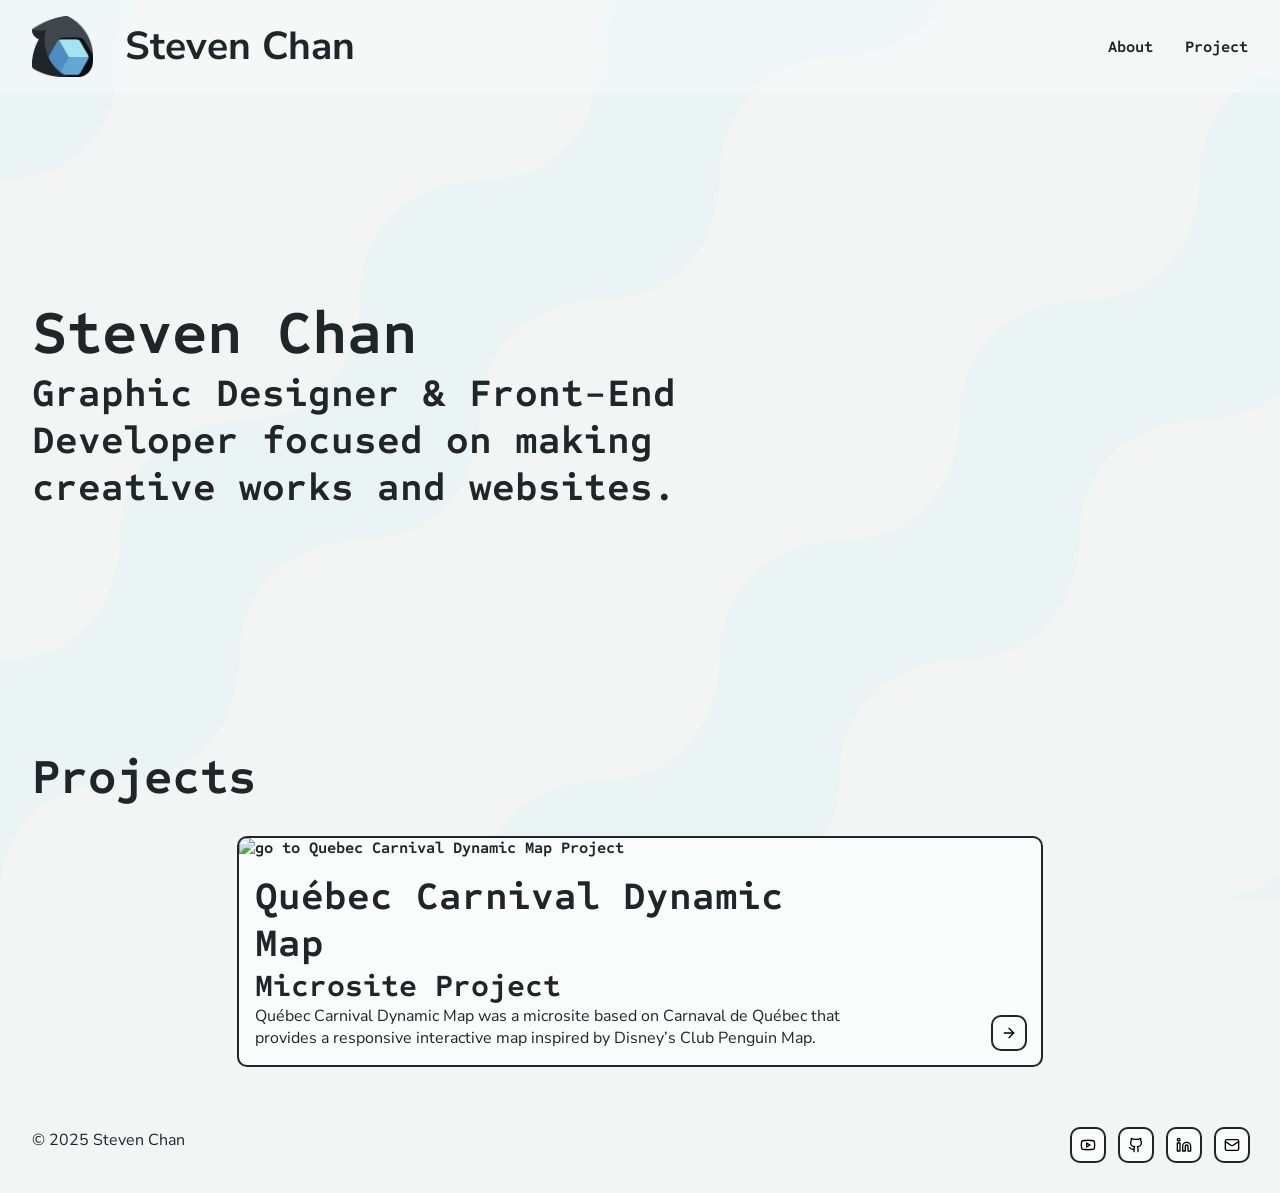
==== index.html @ 351d3ae7 "Updated index Updated index html" ====
<!DOCTYPE html>
<html lang="en">
<head>
    <meta charset="UTF-8">
    <meta name="viewport" content="width=device-width, initial-scale=1.0">

    <title>Steven Chan</title>
    <!-- added banding to favicon https://www.w3schools.com/html/html_favicon.asp-->
    <link rel="icon" type="image/x-icon" href="favicon.ico">

    <!-- linking to google fonts: code generated using https://fonts.google.com/selection/embed -->
    <link rel="preconnect" href="https://fonts.googleapis.com">
    <link rel="preconnect" href="https://fonts.gstatic.com" crossorigin>
    <link href="https://fonts.googleapis.com/css2?family=Nunito+Sans:ital,opsz,wght@0,6..12,200..1000;1,6..12,200..1000&family=Sometype+Mono:ital,wght@0,400..700;1,400..700&display=swap" rel="stylesheet">

    <link rel="stylesheet" href="css/main.css">
    <link rel="stylesheet" href="css/home.css">
</head>

<body>

    <header class="sticky top-header">
        <div class="container top-container">
            <a href="index.html" class="top-branding">
                <img class="top-logo" src="img/steven_chan_logo.webp" alt="go to homepage" width="250" height="250">
                <p class="top-name">Steven Chan</p>
            </a>
            <nav class="top-nav">
                <ul>
                    <li><a href="about.html">About</a></li>
                    <li><a href="quebecCarnival.html">Project</a></li>
                </ul>
            </nav>
        </div>
    </header>

    <main>
        <section class="container hero">
            <h1>Steven Chan</h1>
            <p>Graphic Designer & Front-End Developer focused on making creative works and websites.</p>
        </section>

        <section class="container projects">
            <h2>Projects</h2>
            <div class="column-1">
                <div class="content-card">
                    <a class="content-card-img" href="quebecCarnival.html">
                        <img loading="lazy" src="img/projects/quebec-carnival/map-wide-1920.gif" alt="go to Quebec Carnival Dynamic Map Project" width="1280" height="720">
                    </a>
                    <div class="content-card-info">
                        <div class="content-card-text">
                            <h3>Québec Carnival Dynamic Map</h3>
                            <h4>Microsite Project</h4>
                            <p>Québec Carnival Dynamic Map was a microsite based on Carnaval de Québec that provides a responsive interactive map inspired by Disney’s Club Penguin Map.</p>
                        </div>
                        <div class="content-card-actions">
                            <a href="quebecCarnival.html" class="content-card-arrow">
                                <img src="img/icon/arrow-right.svg" alt="go to Quebec Carnival Dynamic Map Project" width="16" height="16">
                            </a>
                        </div>
                    </div>
                </div>
            </div>
        </section>
    </main>
    
    <footer>
        <div class="container low-container">
            <p>© 2025 Steven Chan</p>
            <ul class="low-contact">
                <li>
                    <a class="icon-link" href="https://www.youtube.com/@stevenchan28">
                        <img class="icon" src="img/icon/youtube.svg" alt="youtube" width="16" height="16">
                    </a>
                </li>
                <li>
                    <a class="icon-link" href="https://github.com/ColdCloak">
                        <img class="icon" src="img/icon/github.svg" alt="github" width="16" height="16">
                    </a>
                </li>
                <li>
                    <a class="icon-link" href="https://www.linkedin.com/in/steven-chan-142183275/">
                        <img class="icon" src="img/icon/linkedin.svg" alt="linkedin" width="16" height="16">
                    </a>
                </li>
                <li>
                    <!-- how to href email https://www.w3schools.com/tags/tryit.asp?filename=tryhtml_link_mailto -->
                    <a class="icon-link" href="mailto:stevenchan350@gmail.com">
                        <img class="icon" src="img/icon/mail.svg" alt="email" width="16" height="16">
                    </a>
                </li>
            </ul>
        </div>
    </footer>

</body>

</html>
---- css/main.css ----
* {
    margin: 0;
    padding: 0;
    box-sizing: border-box;
}

/* CSS Variables Tutorial https://www.youtube.com/watch?v=5wLrz_zUwoU */
:root {
    --clr-border: #090D0F; /* 9 13 15 */
    --clr-text: #1F2528; /* 31 37 40 */
    --clr-cloak-light: #3F474C; /* 63 71 76 */
    --clr-background-dark: #DCE2E6; /* 220 226 230 invert-cloak-dark*/
    --clr-text-fade-out: #E2EAEC; /* 226 234 236 background-shade*/
    --clr-background-wave: #EBF4F5; /* 235 244 245 */
    --clr-background-mid: #F3F5F5; /* 243 245 245 */
    --clr-background: #FAFCFC; /* 250 252 252 */
    --clr-background-transparent: rgba(250, 252, 252, 0.4); /* 250 252 252 */
    --clr-primary: #4D8DC1; /* 77 141 193 */
}

body {
    font-family: 'Lato', sans-serif;
    background-image: url("../img/snow_waves_bg.svg");
    position: static;
    /* https://www.w3schools.com/cssref/pr_background-image.php */
    background-attachment: fixed;
    background-repeat: no-repeat;
    background-size: cover;
    background-color: var(--clr-background-mid);
    min-height: 100vh;
    width: 100%;
}

.container {
    width: 100%;
    margin: 0 auto;
}


.sticky {
    /* https://www.w3schools.com/css/css_positioning.asp */
    position: sticky;
    
}

.icon {
    width: 1rem;
    height: auto;
}

/* specific role classes*/
/* header (top) */
.top-header {
    top: 0;
    /* Blur elements behind the nav bar https://www.w3schools.com/cssref/css3_pr_backdrop-filter.php*/
    background-color: var(--clr-background-transparent);
    -webkit-backdrop-filter: blur(5px);
    backdrop-filter: blur(5px);
    z-index: 10;
}

.top-container {
    display: flex;
    justify-content: space-between;
    flex-wrap: wrap;
    width: 100%;
    padding: 1rem 2rem;
    gap: 0.5rem 2rem;
}

.top-branding {
    display: flex;
    align-items: center;
    flex-wrap: wrap;
    gap: 1rem 2rem;
}

.top-branding:hover, .top-branding:focus {
    transform: translateY(-0.125rem);
}

.top-branding:hover p, .top-branding:focus p{
    color: var(--clr-primary);
}

.top-branding:hover .top-logo, .top-branding:focus .top-logo{
    animation: hop 0.6s ease-out;
}

.top-nav {
    display: flex;
    width: fit-content;
    align-items: center;
}

.top-nav ul {
    display: flex;
    align-items: center;
    flex-wrap: wrap;
    gap: 2rem;
    padding: 1rem 0;
    list-style-type: none;
}

.top-logo{
    width: 3.812rem;
    height: auto;
    transition: transform 0.3s ease;
}

/* Animation CSS documentation: https://www.w3schools.com/cssref/atrule_keyframes.php*/
@keyframes hop {
    0%   { transform: translateY(0); }
    30%  { transform: translateY(-0.8rem); }
    50%  { transform: translateY(0); }
    65%  { transform: translateY(-0.5rem); }
    80%  { transform: translateY(0); }
    90%  { transform: translateY(-0.25rem); }
    100% { transform: translateY(0); }
  }

.top-name {
    font-size: 2.438rem;
}

/* main */

/* footer (low) */
.low-container {
    display: flex;
    flex-direction: row;
    justify-content: space-between;
    flex-wrap: wrap-reverse;
    width: 100%;
    padding: 2rem 2rem;
    gap: 2rem 2rem;
}

.low-contact {
    list-style-type: none;
    display: flex;
    flex-wrap: wrap;
    gap: 1rem;
}

.icon-link {
    display: inline-flex;
    padding: 0.5rem;
    /* outlines https://www.w3schools.com/css/css_outline.asp*/
    outline-width: 0.125rem;
    outline-color: var(--clr-text);
    outline-style: solid;
    background-color: var(--clr-background);
    border-radius: 0.5rem;
    transition: all 0.3s ease;
}

.icon-link:hover, .icon-link:focus{
    outline-color: var(--clr-primary);
    transform: translateY(-0.125rem);
}

.icon-link:hover img, .icon-link:focus img{
    filter: invert(50%) sepia(6%) saturate(3541%) hue-rotate(165deg) brightness(101%) contrast(90%);
}
/* Font usage */

h1, h2, h3, h4, h5, h6, a{
    font-family: 'Sometype Mono';
    color: var(--clr-text);
}

/* Text element size */
h1 {
    font-size: 3.812rem;
}

h2 {
    font-size: 3.062rem;
}

h3 {
    font-size: 2.438rem;
}

h4 {
    font-size: 1.938rem;
}

h5 {
    font-size: 1.562rem;
}

h6 {
    font-size: 1.250rem;
}

a {
    font-weight: bold;
    transition: all 0.3s ease;
    text-decoration: none;
}

a:hover, a:focus {
    color: var(--clr-primary);
    transform: translateY(-0.125rem);
}

p {
    font-family: 'Nunito Sans';
    color: var(--clr-text);
}

/* Header Breaks */

@media (width < 28.75rem) {
    .top-header{
        position: static;
    }

    .top-branding {
        justify-content: center;
        text-align: center;
        width: 100%;
    }

    .top-name {
        padding: 0;
        font-size: 1.625rem;
    }

    .top-nav{
        width: 100%;
    }

    .top-nav ul {
        width: 100%;
        justify-content:space-around;
    }
}

/* When below a number of rem, reduce text to major second*/
@media (width < 28.75rem) or (height < 35rem) {
    h1 {
        font-size: 2rem;
    }
    
    h2 {
        font-size: 1.812rem;
    }
    
    h3 {
        font-size: 1.625rem;
    }
    
    h4 {
        font-size: 1.438rem;
    }
    
    h5 {
        font-size: 1.250rem;
    }

    h6 {
        font-size: 1.125rem;
    }

    .sticky {
        /* https://www.w3schools.com/css/css_positioning.asp */
        position: static;
        
    }
}
---- css/home.css ----
main {
}

.hero {
    display: flex;
    padding: 0 2rem;
    height: calc(80vh - 6.075rem);
    flex-direction: column;
    justify-content: center;
}

.hero p {
    font-family: 'Sometype Mono';
    font-size: 2.438rem;
    max-width: 66%;
    font-weight: bold;
}
.projects {
    display: flex;
    padding: 2rem;
    flex-direction: column;
    gap: 2rem;
}

.column-1 {
    display: flex;
    width: 100%;
    justify-content: center;
}

.content-card {
    width:66%;
    display: inline-block;
    outline-width: 0.125rem;
    outline-color: #1F2528;
    outline-style: solid;
    background-color: #FAFCFC;
    border-radius: 0.5rem;
    transition: all 0.3s ease;
}

.content-card-info {
    display: flex;
    flex-wrap: wrap;
    flex-direction: row;
    justify-content: space-between;
    padding: 1rem;
}

.content-card-text {
    max-width: 80%;
}

.content-card-actions {
    align-content: end;
}

.content-card-arrow {
    display: inline-flex;
    padding: 0.5rem;
    /* outlines https://www.w3schools.com/css/css_outline.asp*/
    outline-width: 0.125rem;
    outline-color: var(--clr-text);
    outline-style: solid;
    background-color: var(--clr-background);
    border-radius: 0.5rem;
    transition: all 0.3s ease;
}

.content-card-arrow:hover, .content-card-arrow:focus {
    outline-color: var(--clr-primary);
    transform: translateX(0.125rem);
}

.content-card-arrow:hover img, .content-card-arrow:focus img{
    filter: invert(50%) sepia(6%) saturate(3541%) hue-rotate(165deg) brightness(101%) contrast(90%);
}

.content-card img {
    width: 100%;
    height: auto
}


.content-card-img img {
    width: 100%;
    height: auto;
    border-radius: 0.5rem 0.5rem 0 0;
}
/* media breakpoints*/
@media (width < 40rem){
    .hero p {
        font-size: 1.625rem;
        max-width: 100%;
    }

    .content-card {
        width:95%;
    }
}

@media (height < 35rem) {
    
    .hero {
        padding: 2rem 2rem;
        height: fit-content;
    }

    .hero p {
        font-size: 1.625rem;
        max-width: 100%;
    }
}
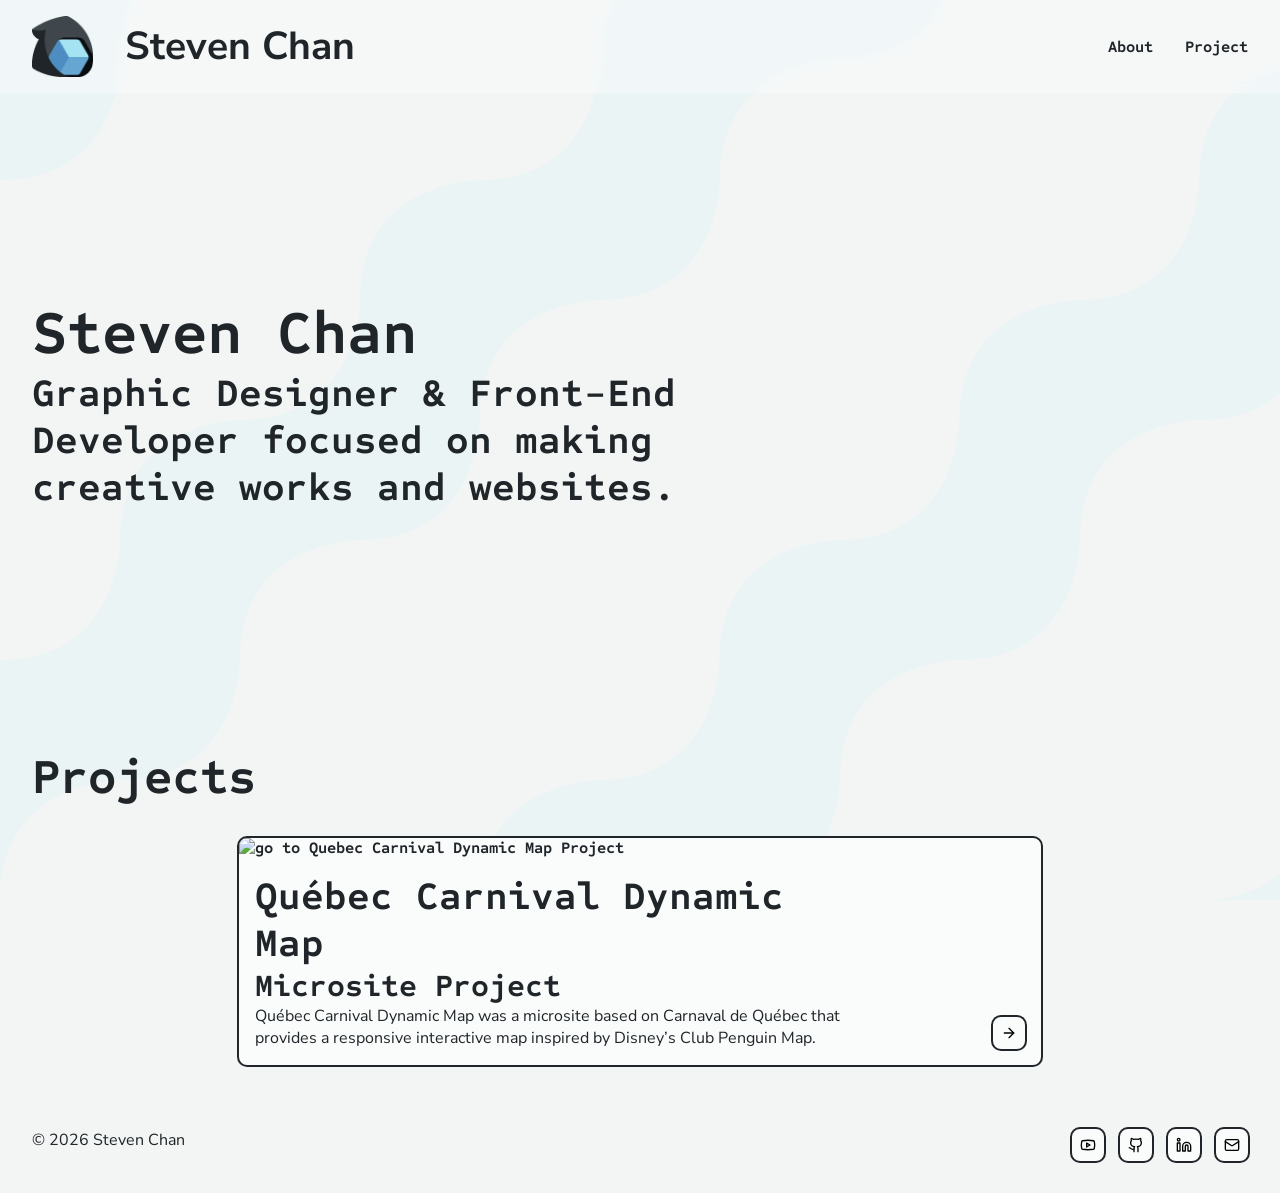
==== commit 6b088e90: "Updated Footer" ====
--- a/index.html
+++ b/index.html
@@ -66,7 +66,7 @@
     
     <footer>
         <div class="container low-container">
-            <p>© 2025 Steven Chan</p>
+            <p>© 2026 Steven Chan</p>
             <ul class="low-contact">
                 <li>
                     <a class="icon-link" href="https://www.youtube.com/@stevenchan28">
@@ -85,7 +85,7 @@
                 </li>
                 <li>
                     <!-- how to href email https://www.w3schools.com/tags/tryit.asp?filename=tryhtml_link_mailto -->
-                    <a class="icon-link" href="mailto:stevenchan350@gmail.com">
+                    <a class="icon-link" href="mailto:sca350@sfu.ca">
                         <img class="icon" src="img/icon/mail.svg" alt="email" width="16" height="16">
                     </a>
                 </li>
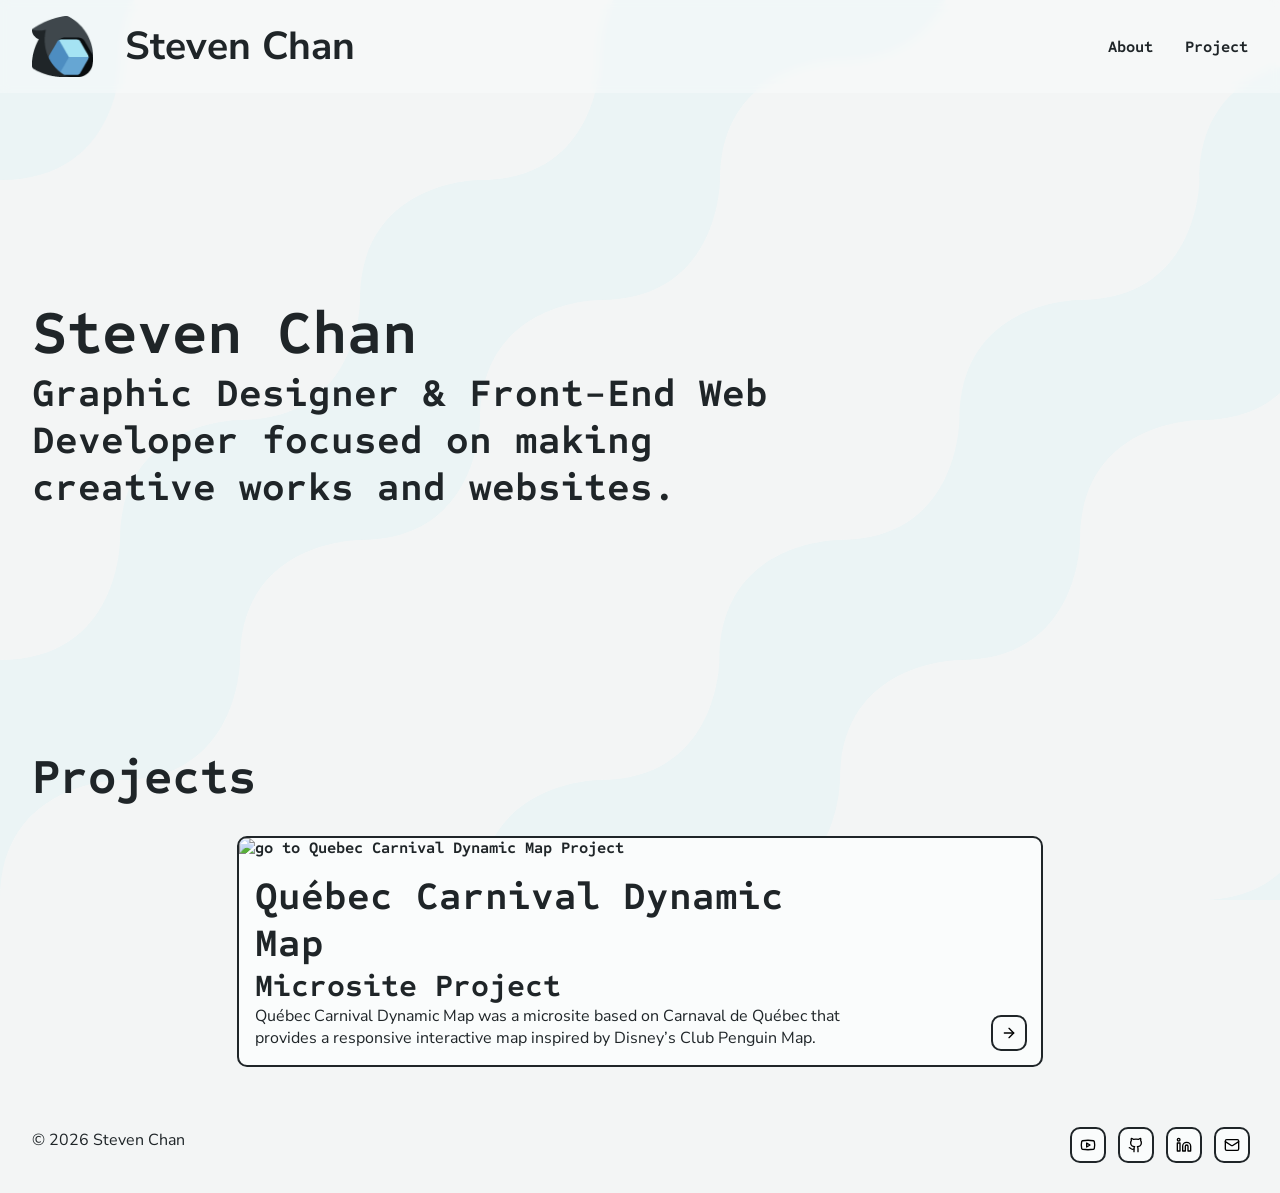
==== commit 7b695ce7: "Change Hero Added Web to Web Development" ====
--- a/index.html
+++ b/index.html
@@ -37,7 +37,7 @@
     <main>
         <section class="container hero">
             <h1>Steven Chan</h1>
-            <p>Graphic Designer & Front-End Developer focused on making creative works and websites.</p>
+            <p>Graphic Designer & Front-End Web Developer focused on making creative works and websites.</p>
         </section>
 
         <section class="container projects">
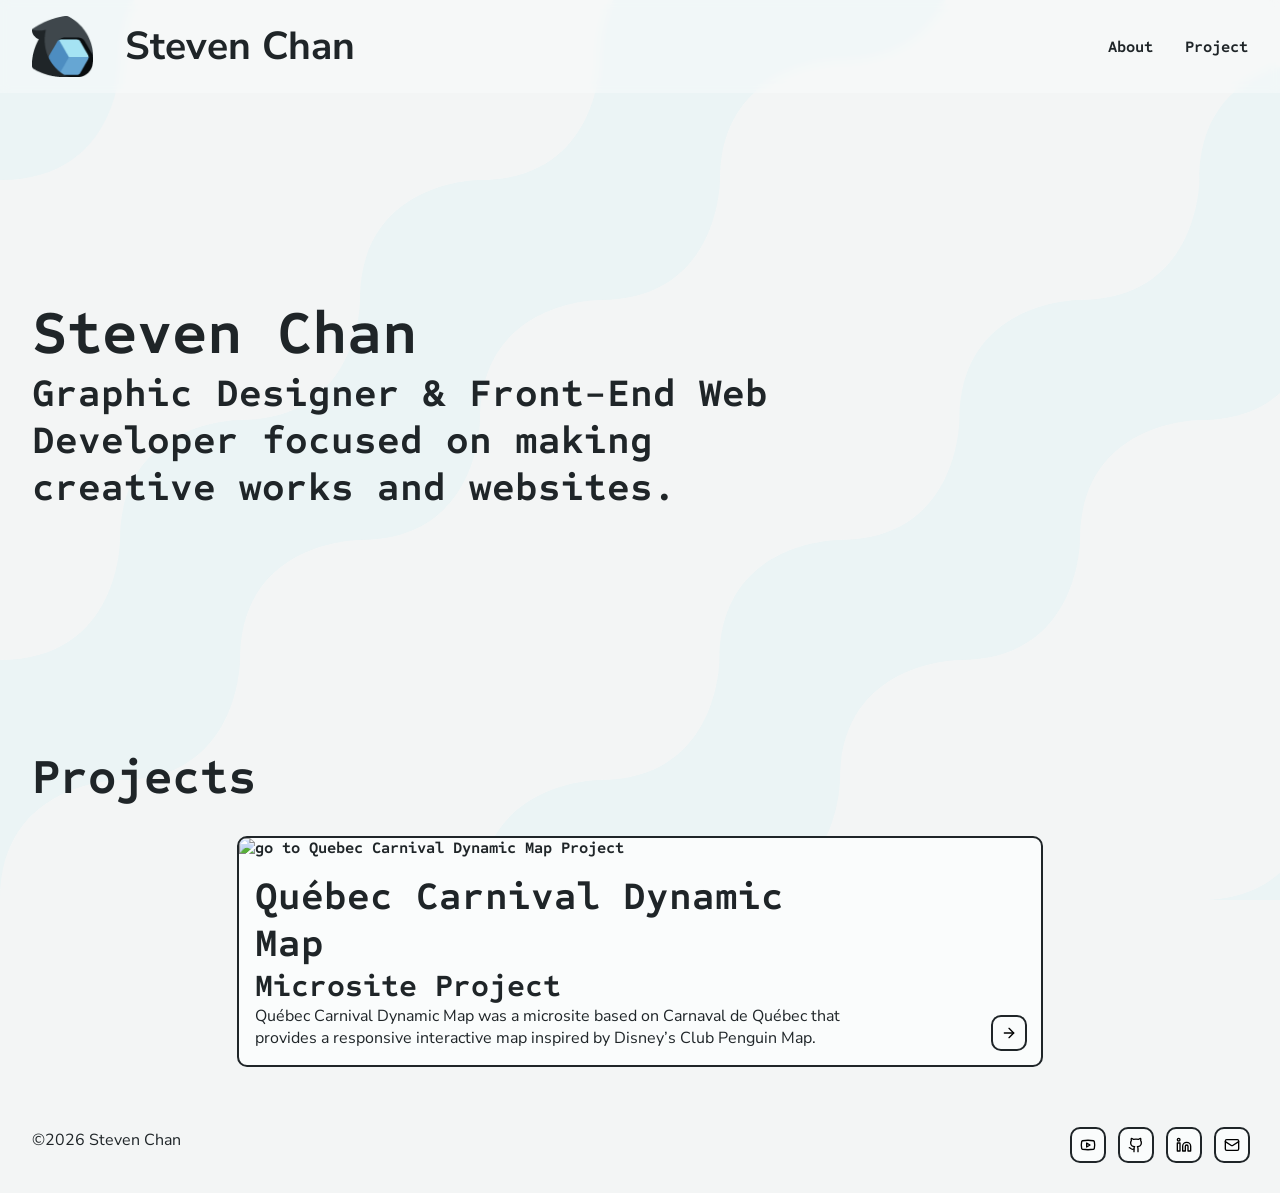
==== commit d21fb9d3: "Updated footer copyright removed the space in the copyright" ====
--- a/index.html
+++ b/index.html
@@ -66,7 +66,7 @@
     
     <footer>
         <div class="container low-container">
-            <p>© 2026 Steven Chan</p>
+            <p>©2026 Steven Chan</p>
             <ul class="low-contact">
                 <li>
                     <a class="icon-link" href="https://www.youtube.com/@stevenchan28">
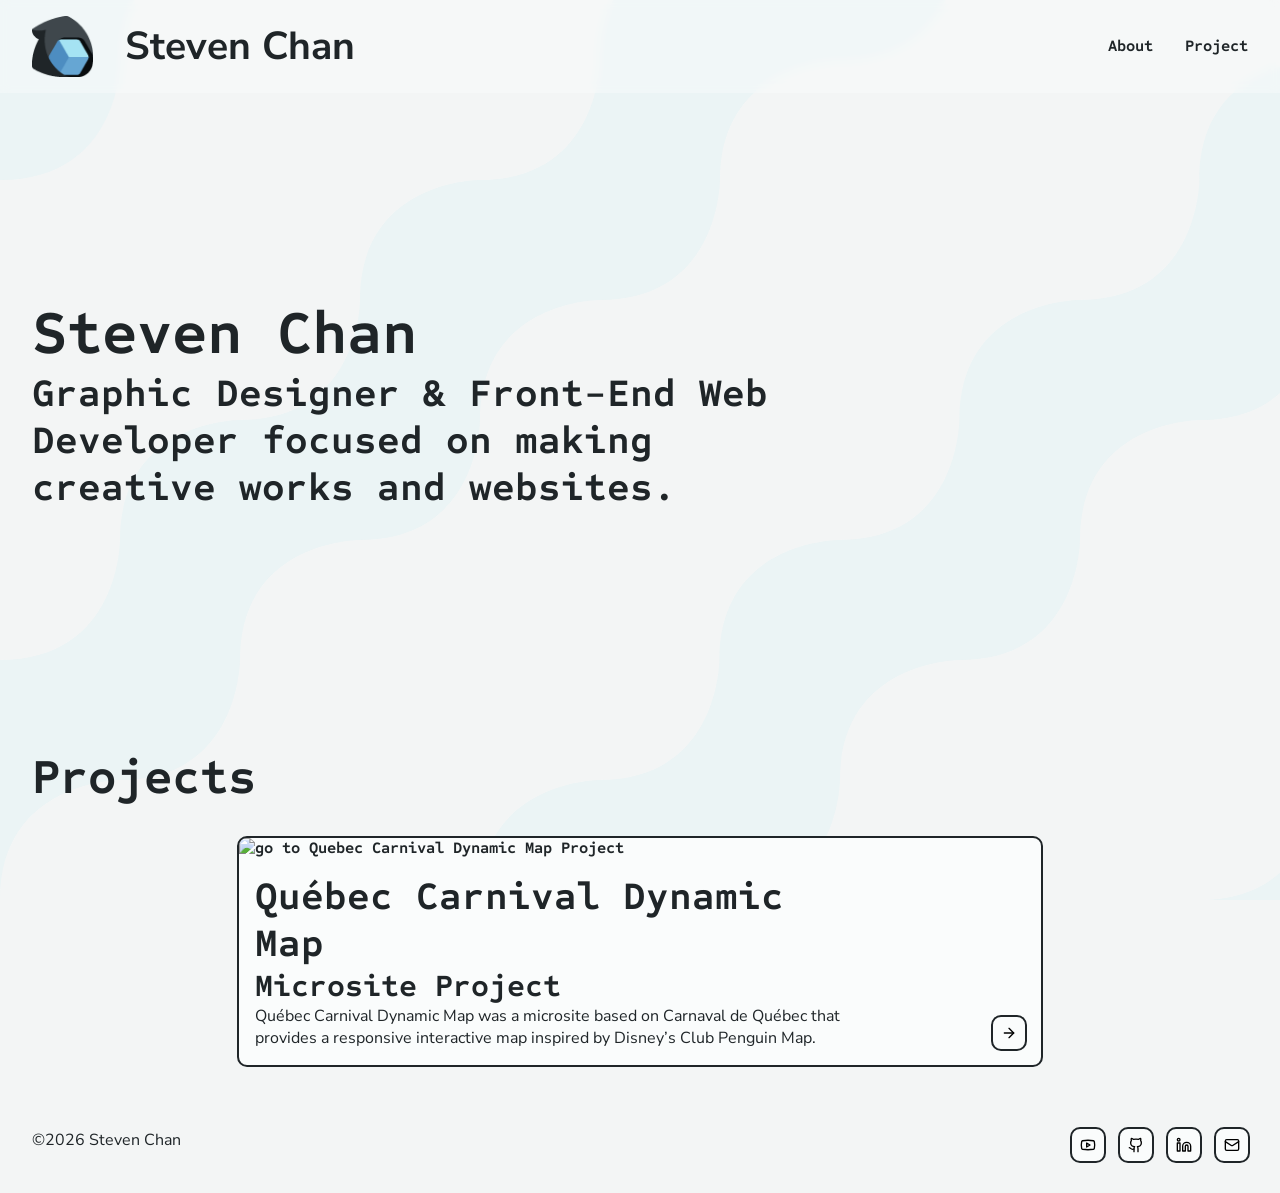
==== commit 1e387566: "Removed lazy loading images" ====
--- a/index.html
+++ b/index.html
@@ -45,7 +45,7 @@
             <div class="column-1">
                 <div class="content-card">
                     <a class="content-card-img" href="quebecCarnival.html">
-                        <img loading="lazy" src="img/projects/quebec-carnival/map-wide-1920.gif" alt="go to Quebec Carnival Dynamic Map Project" width="1280" height="720">
+                        <img src="img/projects/quebec-carnival/map-wide-1920.gif" alt="go to Quebec Carnival Dynamic Map Project" width="1280" height="720">
                     </a>
                     <div class="content-card-info">
                         <div class="content-card-text">
--- a/css/main.css
+++ b/css/main.css
@@ -206,9 +206,17 @@
     transform: translateY(-0.125rem);
 }
 
-p {
+p, ul, li {
     font-family: 'Nunito Sans';
     color: var(--clr-text);
+}
+
+ul {
+    padding-left: 2rem;
+}
+
+li::marker{
+    color: var(--clr-primary);
 }
 
 /* Header Breaks */
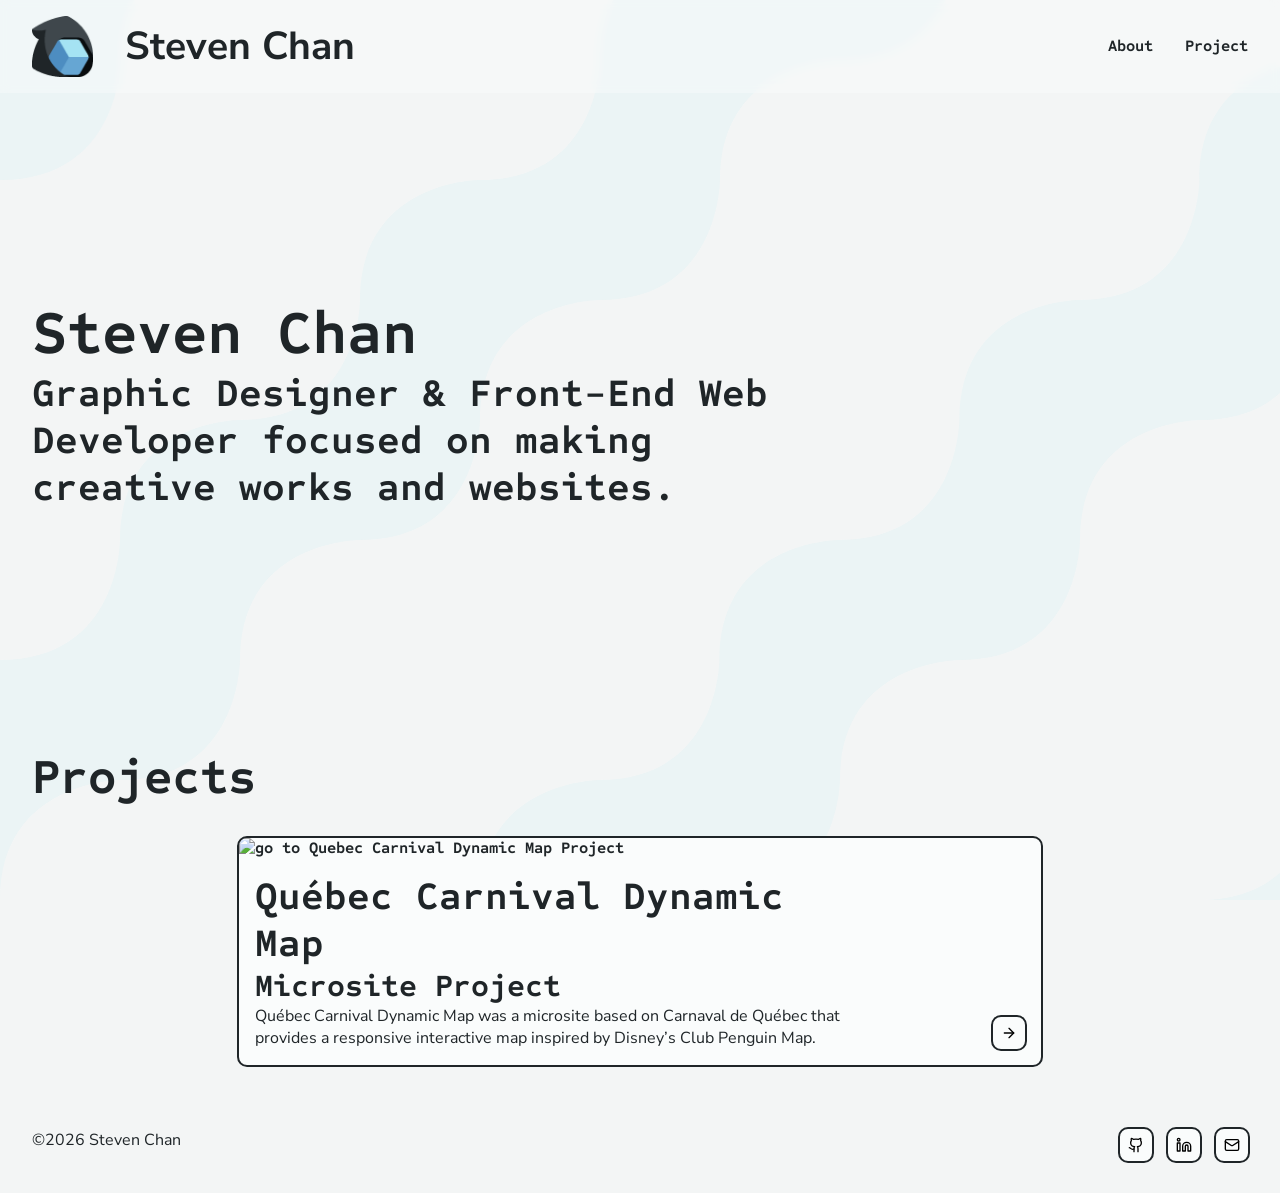
==== commit 13d07400: "Removed Student YouTube Channel Removed Student YouTube Channel from footer" ====
--- a/index.html
+++ b/index.html
@@ -69,11 +69,6 @@
             <p>©2026 Steven Chan</p>
             <ul class="low-contact">
                 <li>
-                    <a class="icon-link" href="https://www.youtube.com/@stevenchan28">
-                        <img class="icon" src="img/icon/youtube.svg" alt="youtube" width="16" height="16">
-                    </a>
-                </li>
-                <li>
                     <a class="icon-link" href="https://github.com/ColdCloak">
                         <img class="icon" src="img/icon/github.svg" alt="github" width="16" height="16">
                     </a>
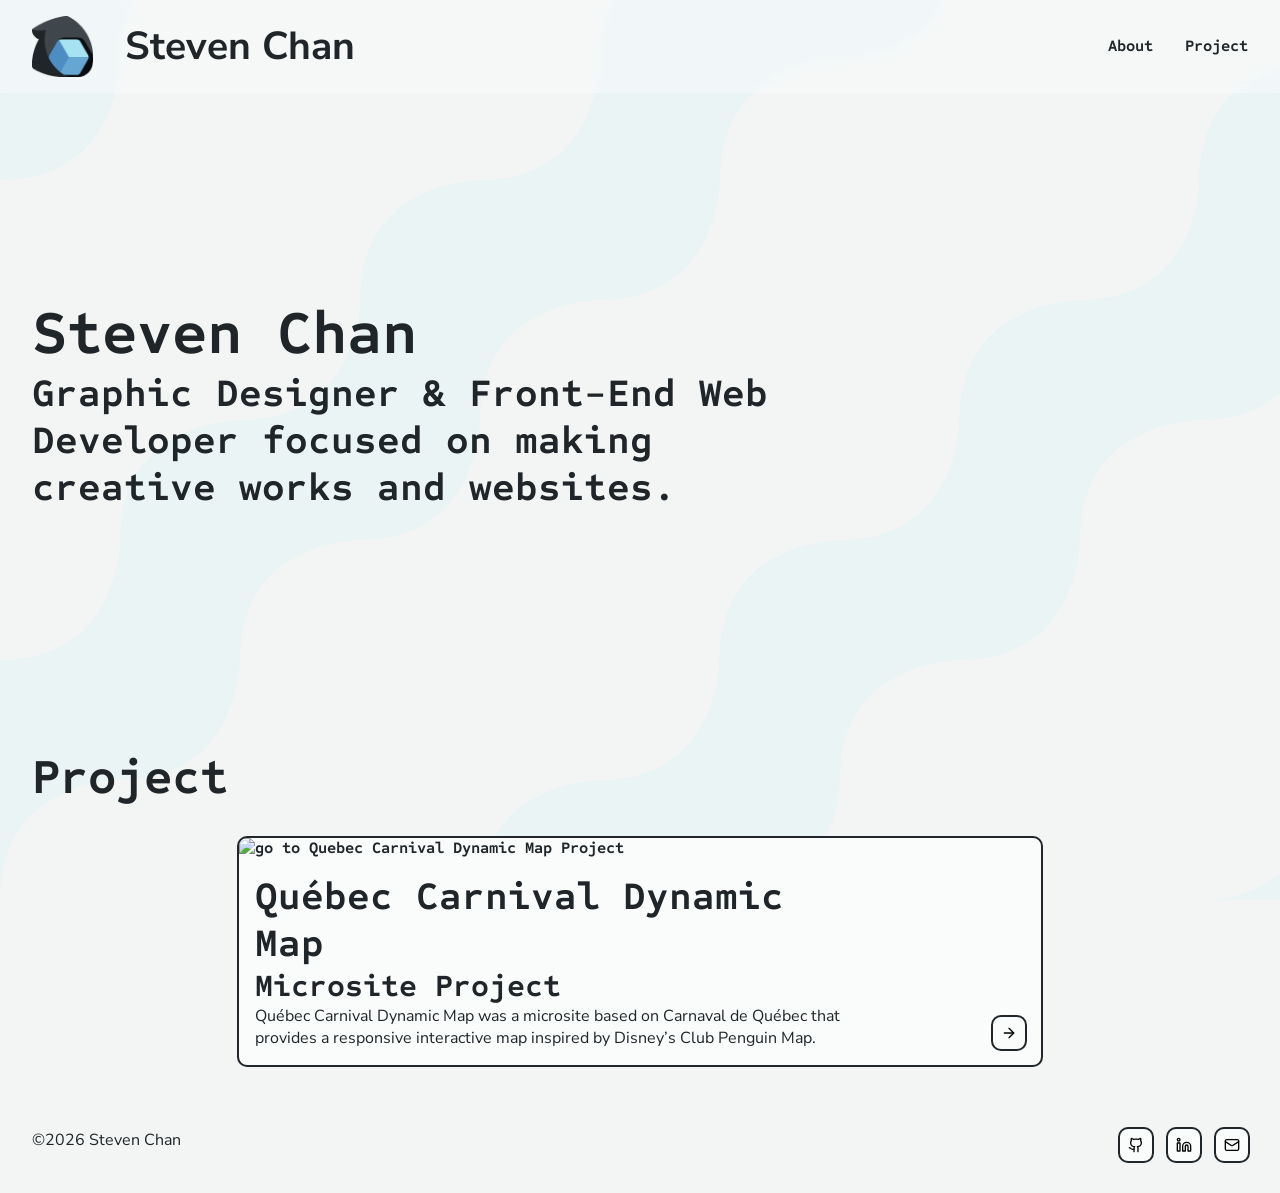
==== commit 17320c84: "Change homepage to say project Only one project so Projects has been changed to Project" ====
--- a/index.html
+++ b/index.html
@@ -41,7 +41,7 @@
         </section>
 
         <section class="container projects">
-            <h2>Projects</h2>
+            <h2>Project</h2>
             <div class="column-1">
                 <div class="content-card">
                     <a class="content-card-img" href="quebecCarnival.html">
